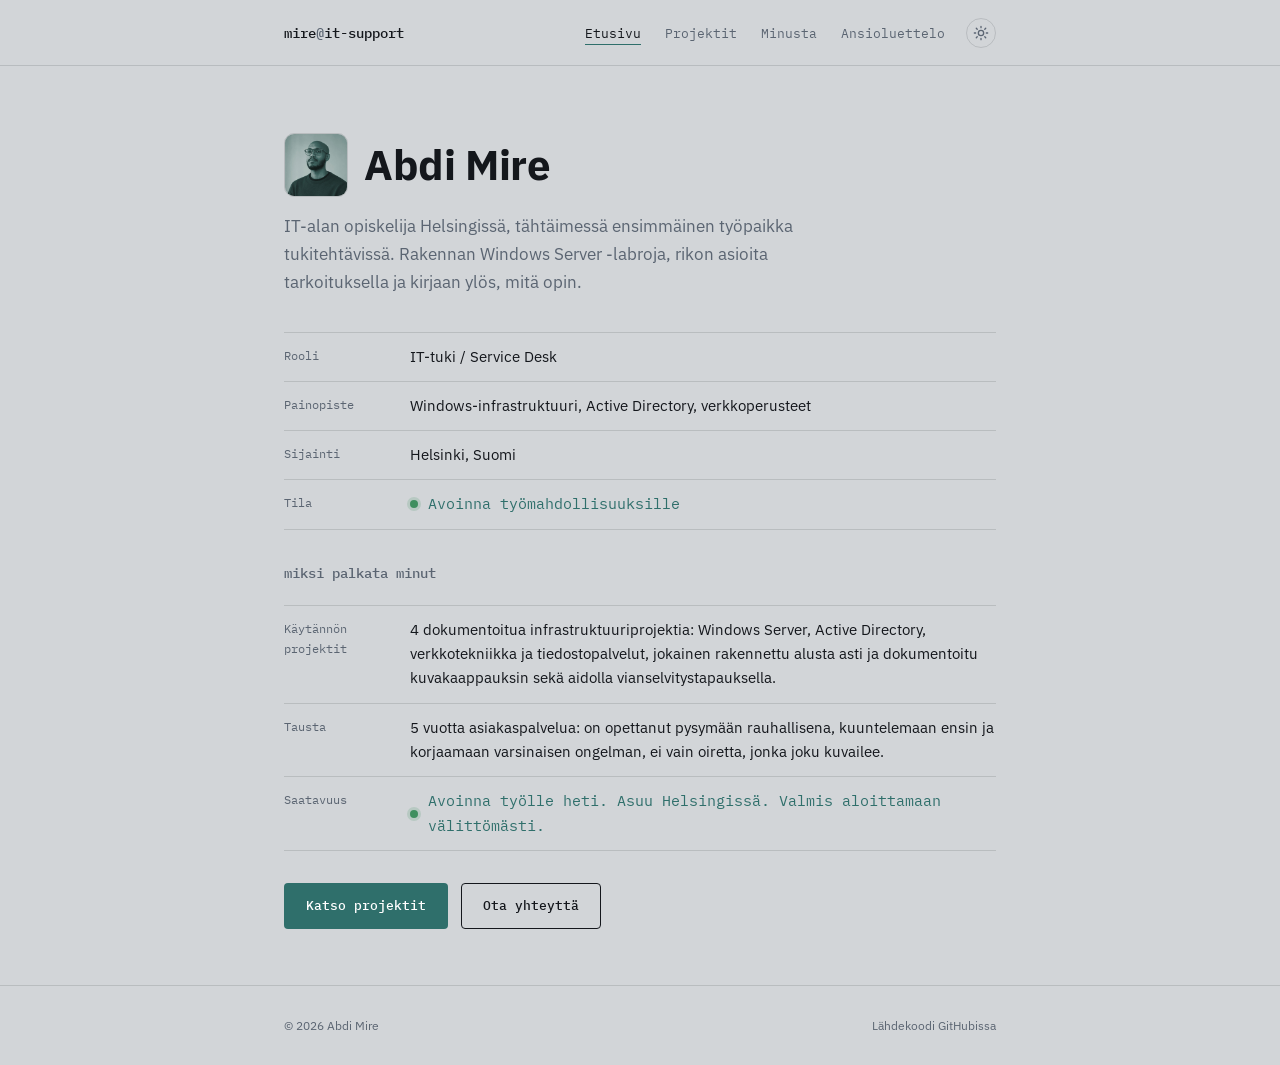
==== index.html @ 9223f94d "Humanize the Finnish translation for naturalness Ran a naturalness pass over the Finnish text added " ====
<!DOCTYPE html>
<html lang="fi">
<head>
<meta charset="UTF-8">
<script>
(function () {
  try {
    var stored = localStorage.getItem("mireSite.theme");
    var theme = stored || (window.matchMedia("(prefers-color-scheme: dark)").matches ? "dark" : "light");
    document.documentElement.setAttribute("data-theme", theme);
    document.write('<meta name="theme-color" content="' + (theme === "dark" ? "#15181d" : "#f1f2f4") + '">');
  } catch (e) {}
})();
</script>
<meta name="viewport" content="width=device-width, initial-scale=1.0">
<title>Abdi Mire — IT-tuki</title>
<meta name="description" content="Abdi Mire — IT-alan opiskelija Helsingissä, etsimässä ensimmäistä paikkaa helpdesk- tai service desk -tehtävistä.">
<meta property="og:type" content="website">
<meta property="og:title" content="Abdi Mire — IT-tuki">
<meta property="og:description" content="IT-alan opiskelija Helsingissä, etsimässä ensimmäistä paikkaa helpdesk- tai service desk -tehtävistä.">
<meta property="og:url" content="https://mireabdi.github.io/">
<link rel="icon" href="data:image/svg+xml,%3Csvg xmlns='http://www.w3.org/2000/svg' viewBox='0 0 32 32'%3E%3Crect width='32' height='32' rx='6' fill='%2314171c'/%3E%3Ctext x='16' y='22' font-family='monospace' font-size='16' font-weight='700' fill='%232f6f6b' text-anchor='middle'%3EM%3C/text%3E%3C/svg%3E">
<link rel="preconnect" href="https://fonts.googleapis.com">
<link rel="preconnect" href="https://fonts.gstatic.com" crossorigin>
<link href="https://fonts.googleapis.com/css2?family=IBM+Plex+Sans:wght@400;500;600;700&family=IBM+Plex+Mono:wght@400;500;600&display=swap" rel="stylesheet">
<link rel="stylesheet" href="style.css">
<script src="assets/main.js" defer></script>
</head>
<body>

<header class="site-header">
  <nav class="wrap">
    <a class="logo" href="index.html">mire<span class="logo-at">@</span>it-support</a>
    <div class="nav-right">
      <ul class="nav-links">
        <li><a href="index.html" aria-current="page">Etusivu</a></li>
        <li><a href="projects.html">Projektit</a></li>
        <li><a href="about.html">Minusta</a></li>
        <li><a href="resume.html">Ansioluettelo</a></li>
      </ul>
      <button id="theme-toggle" class="theme-toggle" type="button" aria-label="Vaihda tumma/vaalea tila">
        <svg class="icon-sun" viewBox="0 0 24 24" fill="none" stroke="currentColor" stroke-width="2" stroke-linecap="round"><circle cx="12" cy="12" r="4"></circle><path d="M12 2v2M12 20v2M4.93 4.93l1.41 1.41M17.66 17.66l1.41 1.41M2 12h2M20 12h2M4.93 19.07l1.41-1.41M17.66 6.34l1.41-1.41"></path></svg>
        <svg class="icon-moon" viewBox="0 0 24 24" fill="none" stroke="currentColor" stroke-width="2" stroke-linecap="round" stroke-linejoin="round"><path d="M21 12.79A9 9 0 1 1 11.21 3 7 7 0 0 0 21 12.79z"></path></svg>
      </button>
    </div>
  </nav>
</header>

<main id="main-content">

  <section class="hero">
    <div class="wrap">
      <div class="hero-identity">
        <img class="avatar" src="assets/headshot.jpg" alt="Abdi Miren muotokuva" width="64" height="64">
        <h1>Abdi Mire</h1>
      </div>
      <p class="hero-statement">IT-alan opiskelija Helsingissä, tähtäimessä ensimmäinen työpaikka tukitehtävissä. Rakennan Windows Server -labroja, rikon asioita tarkoituksella ja kirjaan ylös, mitä opin.</p>

      <dl class="info-panel">
        <div class="info-row">
          <dt>Rooli</dt>
          <dd>IT-tuki / Service Desk</dd>
        </div>
        <div class="info-row">
          <dt>Painopiste</dt>
          <dd>Windows-infrastruktuuri, Active Directory, verkkoperusteet</dd>
        </div>
        <div class="info-row">
          <dt>Sijainti</dt>
          <dd>Helsinki, Suomi</dd>
        </div>
        <div class="info-row">
          <dt>Tila</dt>
          <dd class="status-value"><span class="status-dot" aria-hidden="true"></span>Avoinna työmahdollisuuksille</dd>
        </div>
      </dl>

      <h2 class="section-label">miksi palkata minut</h2>
      <dl class="info-panel proof-strip">
        <div class="info-row">
          <dt>Käytännön projektit</dt>
          <dd>4 dokumentoitua infrastruktuuriprojektia: Windows Server, Active Directory, verkkotekniikka ja tiedostopalvelut, jokainen rakennettu alusta asti ja dokumentoitu kuvakaappauksin sekä aidolla vianselvitystapauksella.</dd>
        </div>
        <div class="info-row">
          <dt>Tausta</dt>
          <dd>5 vuotta asiakaspalvelua: on opettanut pysymään rauhallisena, kuuntelemaan ensin ja korjaamaan varsinaisen ongelman, ei vain oiretta, jonka joku kuvailee.</dd>
        </div>
        <div class="info-row">
          <dt>Saatavuus</dt>
          <dd class="status-value"><span class="status-dot" aria-hidden="true"></span>Avoinna työlle heti. Asuu Helsingissä. Valmis aloittamaan välittömästi.</dd>
        </div>
      </dl>

      <div class="hero-actions">
        <a href="projects.html" class="btn btn-primary">Katso projektit</a>
        <a href="resume.html" class="btn btn-secondary">Ota yhteyttä</a>
      </div>
    </div>
  </section>

</main>

<footer class="site-footer">
  <div class="wrap">
    <span id="copyright-year">© 2025 Abdi Mire</span>
    <a href="https://github.com/Mireabdi/mireabdi.github.io" target="_blank" rel="noopener">Lähdekoodi GitHubissa</a>
  </div>
</footer>

</body>
</html>
---- style.css ----
:root {
  color-scheme: light;
  --ink: #14171c;
  --paper: #d2d5d8;
  --slate: #5b6572;
  --signal: #2f6f6b;
  --signal-solid: #2f6f6b;
  --signal-tint: rgba(47, 111, 107, 0.08);
  --status-ok: #3f8f5f;
  --rule: rgba(20, 23, 28, 0.13);
  --max-width: 760px;
  --surface: color-mix(in srgb, var(--ink) 3%, var(--paper));
  --max-width-wide: 1000px;
}

:root[data-theme="dark"] {
  color-scheme: dark;
  --ink: #e7e9ec;
  --paper: #15181d;
  --slate: #8a93a1;
  --signal: #5fc4bd;
  --signal-solid: #2f6f6b;
  --signal-tint: rgba(95, 196, 189, 0.1);
  --status-ok: #4ecb82;
  --rule: rgba(255, 255, 255, 0.12);
  --surface: color-mix(in srgb, var(--ink) 6%, var(--paper));
}

* { margin: 0; padding: 0; box-sizing: border-box; }

html { scroll-behavior: smooth; }

body {
  font-family: "IBM Plex Sans", system-ui, -apple-system, "Segoe UI", sans-serif;
  background: var(--paper);
  color: var(--ink);
  line-height: 1.65;
  -webkit-font-smoothing: antialiased;
  transition: background 0.2s ease, color 0.2s ease;
}

a { color: inherit; }

code {
  font-family: "IBM Plex Mono", ui-monospace, monospace;
  font-size: 0.9em;
}

.mono, .logo, .section-label, .info-row dt, .spec-row dt,
.row-tags span, .row-key, .status-value, .nav-links a, .btn,
.case-meta {
  font-family: "IBM Plex Mono", ui-monospace, monospace;
}

:focus-visible {
  outline: 2px solid var(--signal);
  outline-offset: 3px;
}

.wrap {
  max-width: var(--max-width);
  margin: 0 auto;
  padding: 0 1.5rem;
}

/* --max-width-wide (1000px) is reserved for a future Projects grid per
   the style guide, scoped to that page only -- not applied yet since
   the current case-study entries are long-form and read better at the
   standard 760px width. */
.wrap-wide {
  max-width: var(--max-width-wide);
  margin: 0 auto;
  padding: 0 1.5rem;
}

.text-muted {
  color: var(--slate);
  font-size: 0.85rem;
}

.resume-cta {
  margin-bottom: 0.6rem;
}

.resume-cta + .text-muted {
  margin-top: 0.5rem;
}

@media (prefers-reduced-motion: reduce) {
  html { scroll-behavior: auto; }
  .status-dot { animation: none !important; }
}

/* ===== Header ===== */
.site-header {
  position: sticky;
  top: 0;
  z-index: 10;
  background: color-mix(in srgb, var(--paper) 92%, transparent);
  backdrop-filter: blur(8px);
  border-bottom: 1px solid var(--rule);
}

.site-header nav {
  display: flex;
  align-items: center;
  justify-content: space-between;
  gap: 1rem;
  padding: 1.1rem 1.5rem;
  flex-wrap: wrap;
}

.logo {
  font-size: 0.9rem;
  font-weight: 500;
  text-decoration: none;
}

.logo-at { color: var(--slate); }

.nav-right {
  display: flex;
  align-items: center;
  gap: 1.3rem;
}

.nav-links {
  display: flex;
  gap: 1.5rem;
  list-style: none;
  flex-wrap: wrap;
}

.nav-links a {
  font-size: 0.8rem;
  text-decoration: none;
  color: var(--slate);
  border-bottom: 1px solid transparent;
  padding-bottom: 2px;
  transition: color 0.15s ease, border-color 0.15s ease;
}

.nav-links a:hover,
.nav-links a[aria-current="page"] {
  color: var(--ink);
  border-color: var(--signal);
}

.theme-toggle {
  display: flex;
  align-items: center;
  justify-content: center;
  width: 30px;
  height: 30px;
  border-radius: 50%;
  border: 1px solid var(--rule);
  background: transparent;
  color: var(--slate);
  cursor: pointer;
  transition: color 0.15s ease, border-color 0.15s ease;
  flex-shrink: 0;
}

.theme-toggle:hover { color: var(--signal); border-color: var(--signal); }
.theme-toggle svg { width: 16px; height: 16px; }
:root:not([data-theme="dark"]) .icon-moon { display: none; }
:root[data-theme="dark"] .icon-sun { display: none; }

/* ===== Hero ===== */
.hero {
  padding: 4rem 0 3.5rem;
}

.hero h1 {
  font-size: clamp(2rem, 5vw, 2.6rem);
  font-weight: 700;
  letter-spacing: -0.01em;
  margin-bottom: 0.9rem;
}

.hero-identity {
  display: flex;
  align-items: center;
  gap: 1rem;
  margin-bottom: 0.9rem;
}

.hero-identity h1 { margin-bottom: 0; }

.avatar {
  width: 64px;
  height: 64px;
  border-radius: 10px;
  object-fit: cover;
  border: 1px solid var(--rule);
  flex-shrink: 0;
}

.avatar-about {
  width: 180px;
  height: 180px;
  border-radius: 12px;
  object-fit: cover;
  border: 1px solid var(--rule);
  float: left;
  margin: 0.25rem 1.5rem 1rem 0;
}

.hero-statement {
  color: var(--slate);
  font-size: 1.05rem;
  max-width: 52ch;
  margin-bottom: 2.2rem;
}

.info-panel {
  border-top: 1px solid var(--rule);
  border-bottom: 1px solid var(--rule);
  margin-bottom: 2rem;
}

.info-row {
  display: grid;
  grid-template-columns: 110px 1fr;
  gap: 1rem;
  padding: 0.75rem 0;
  border-top: 1px solid var(--rule);
}

.info-row:first-child { border-top: none; }

.info-row dt {
  font-size: 0.78rem;
  color: var(--slate);
}

.info-row dd { font-size: 0.92rem; }

.status-value {
  display: flex;
  align-items: center;
  gap: 0.6rem;
  font-size: 0.85rem;
  color: var(--signal);
}

.status-dot {
  width: 8px;
  height: 8px;
  border-radius: 50%;
  color: var(--status-ok);
  background: currentColor;
  box-shadow: 0 0 0 3px color-mix(in srgb, currentColor 18%, transparent);
  animation: pulse 2.4s ease-in-out infinite;
  flex-shrink: 0;
}

@keyframes pulse {
  0%, 100% { opacity: 1; transform: scale(1); }
  50% { opacity: 0.55; transform: scale(0.85); }
}

.hero-actions { display: flex; gap: 0.85rem; flex-wrap: wrap; }

/* Proof strip (Home) reuses .info-panel/.info-row exactly as-is; the
   kicker above it reuses .section-label -- no new visual style. Its own
   status dot stays static: the hero's "Status" row directly above it is
   already the site's one pulsing indicator, and per style-guide.md §4.2
   the pulse motif is reserved for a single instance, not repeated. */
.proof-strip .status-dot {
  animation: none;
}

/* ===== Inner-page intro (About / Projects / Resume) ===== */
.page-intro {
  padding: 3rem 0 1rem;
}

.page-heading {
  font-size: clamp(1.6rem, 4vw, 2rem);
  font-weight: 700;
  letter-spacing: -0.01em;
  margin-bottom: 1.3rem;
}

.btn {
  display: inline-block;
  font-size: 0.82rem;
  font-weight: 500;
  text-decoration: none;
  padding: 0.7rem 1.3rem;
  border-radius: 4px;
  border: 1px solid transparent;
  transition: all 0.15s ease;
}

.btn-primary {
  background: var(--signal-solid);
  color: #fff;
}

.btn-primary:hover { background: #275c58; }

.btn-secondary {
  border-color: var(--ink);
  color: var(--ink);
}

.btn-secondary:hover {
  border-color: var(--signal);
  color: var(--signal);
}

/* ===== Sections ===== */
.section {
  padding: 3rem 0;
  border-top: 1px solid var(--rule);
}

.section-label {
  font-size: 0.85rem;
  font-weight: 500;
  color: var(--slate);
  margin-bottom: 1.3rem;
}

.section-note {
  color: var(--slate);
  font-size: 0.9rem;
  margin-bottom: 1.5rem;
  margin-top: -0.6rem;
}

.prose p {
  max-width: 62ch;
  margin-bottom: 1.1rem;
}

.prose p:last-child { margin-bottom: 0; }

/* ===== Row list (projects / contact) ===== */
.row-list {
  display: flex;
  flex-direction: column;
  border-top: 1px solid var(--rule);
}

.row-link {
  display: flex;
  justify-content: space-between;
  align-items: center;
  gap: 1.5rem;
  text-decoration: none;
  color: inherit;
  padding: 1rem 0.75rem;
  border-bottom: 1px solid var(--rule);
  margin: 0 -0.75rem;
  border-radius: 4px;
  transition: background 0.15s ease;
}

.row-link:hover { background: var(--signal-tint); }

.row-main { display: flex; flex-direction: column; gap: 0.3rem; min-width: 0; }

.row-title { font-weight: 600; font-size: 0.98rem; }

.row-desc { font-size: 0.85rem; color: var(--slate); }

.row-tags {
  display: flex;
  gap: 0.6rem;
  flex-shrink: 0;
  font-size: 0.72rem;
  color: var(--slate);
}

.contact-row .row-key {
  font-size: 0.78rem;
  color: var(--slate);
  width: 90px;
  flex-shrink: 0;
}

.contact-row { justify-content: flex-start; }

.contact-row .row-val { font-size: 0.92rem; }

/* ===== Case study entries (Projects) =====
   Extends the row-list/section grammar with a ticket-style metadata
   line and long-form write-up per entry -- not a new card component. */
.case-entry .section-label {
  margin-top: 1.75rem;
  margin-bottom: 0.6rem;
}

.case-entry .section-label:first-of-type { margin-top: 0; }

.case-meta {
  display: flex;
  flex-wrap: wrap;
  align-items: center;
  gap: 0.4rem;
  font-size: 0.75rem;
  color: var(--slate);
  margin-bottom: 0.5rem;
}

.case-status {
  display: inline-flex;
  align-items: center;
  gap: 0.4rem;
  color: var(--status-ok);
}

/* Per style-guide.md §4.2: the ticket-metadata status dot is reused
   statically here, never pulsing -- the pulse animation is reserved for
   the single "open to work" hero indicator. Four-plus simultaneously
   pulsing dots down the project list would read as busy/decorative. */
.case-status .status-dot {
  animation: none;
}

.case-title {
  font-size: 1.3rem;
  font-weight: 600;
  margin-bottom: 1.2rem;
}

.case-entry .row-tags {
  margin-top: 1.25rem;
}

.case-link {
  display: inline-block;
  margin-top: 1rem;
  font-size: 0.82rem;
  color: var(--signal);
  text-decoration: none;
  border-bottom: 1px solid var(--signal);
}

.case-link:hover { color: var(--ink); border-color: var(--ink); }

/* Generic bullet list for prose sections (case "what was built",
   resume education) -- body copy, never mono per the typography rule. */
.content-list {
  list-style: disc;
  padding-left: 1.25rem;
  max-width: 62ch;
  margin-bottom: 1.1rem;
}

.content-list li { margin-bottom: 0.5rem; }
.content-list li:last-child { margin-bottom: 0; }

/* ===== Spec list (skills) ===== */
.spec-list { border-top: 1px solid var(--rule); }

.spec-row {
  display: grid;
  grid-template-columns: 190px 1fr;
  gap: 1rem;
  padding: 0.85rem 0;
  border-bottom: 1px solid var(--rule);
}

.spec-row dt {
  font-size: 0.8rem;
  color: var(--slate);
}

.spec-row dd { font-size: 0.92rem; }

/* ===== Timeline (Resume experience / education) =====
   Extends spec-row with a thin rule line down the label column,
   connecting entries chronologically. No new dl/grid pattern. */
.timeline-row {
  border-left: 1px solid var(--rule);
  padding-left: 1rem;
}

.timeline-role {
  font-weight: 600;
  margin-bottom: 0.3rem;
}

.timeline-desc {
  font-size: 0.92rem;
}

/* ===== Footer ===== */
.site-footer {
  border-top: 1px solid var(--rule);
  padding: 1.8rem 0;
}

.site-footer .wrap {
  display: flex;
  justify-content: space-between;
  align-items: center;
  flex-wrap: wrap;
  gap: 0.6rem;
  font-size: 0.78rem;
  color: var(--slate);
}

.site-footer a {
  color: var(--slate);
  text-decoration: none;
  border-bottom: 1px solid transparent;
}

.site-footer a:hover { color: var(--signal); border-color: var(--signal); }

/* ===== Responsive ===== */
@media (max-width: 640px) {
  .site-header nav { padding: 0.9rem 1.25rem; }
  .nav-links { gap: 1rem; }
  .hero { padding: 3rem 0 2.5rem; }
  .info-row { grid-template-columns: 90px 1fr; }
  .spec-row { grid-template-columns: 1fr; gap: 0.3rem; }
  .row-link { flex-direction: column; align-items: flex-start; gap: 0.6rem; }
  .row-tags { flex-wrap: wrap; }
  .contact-row { flex-direction: row; align-items: baseline; }
  .hero-actions .btn { flex: 1; text-align: center; }
  .avatar-about { float: none; display: block; width: 140px; height: 140px; margin: 0 0 1.25rem; }
}

/* ===== Print ===== */
@media print {
  :root, :root[data-theme="dark"] {
    color-scheme: light;
    --ink: #14171c;
    --paper: #ffffff;
    --slate: #444444;
    --signal: #2f6f6b;
    --rule: rgba(20, 23, 28, 0.25);
  }

  .site-header, .theme-toggle, .status-dot, .hero-actions, .resume-cta {
    display: none;
  }

  body { background: var(--paper); }

  a { text-decoration: underline; }
}
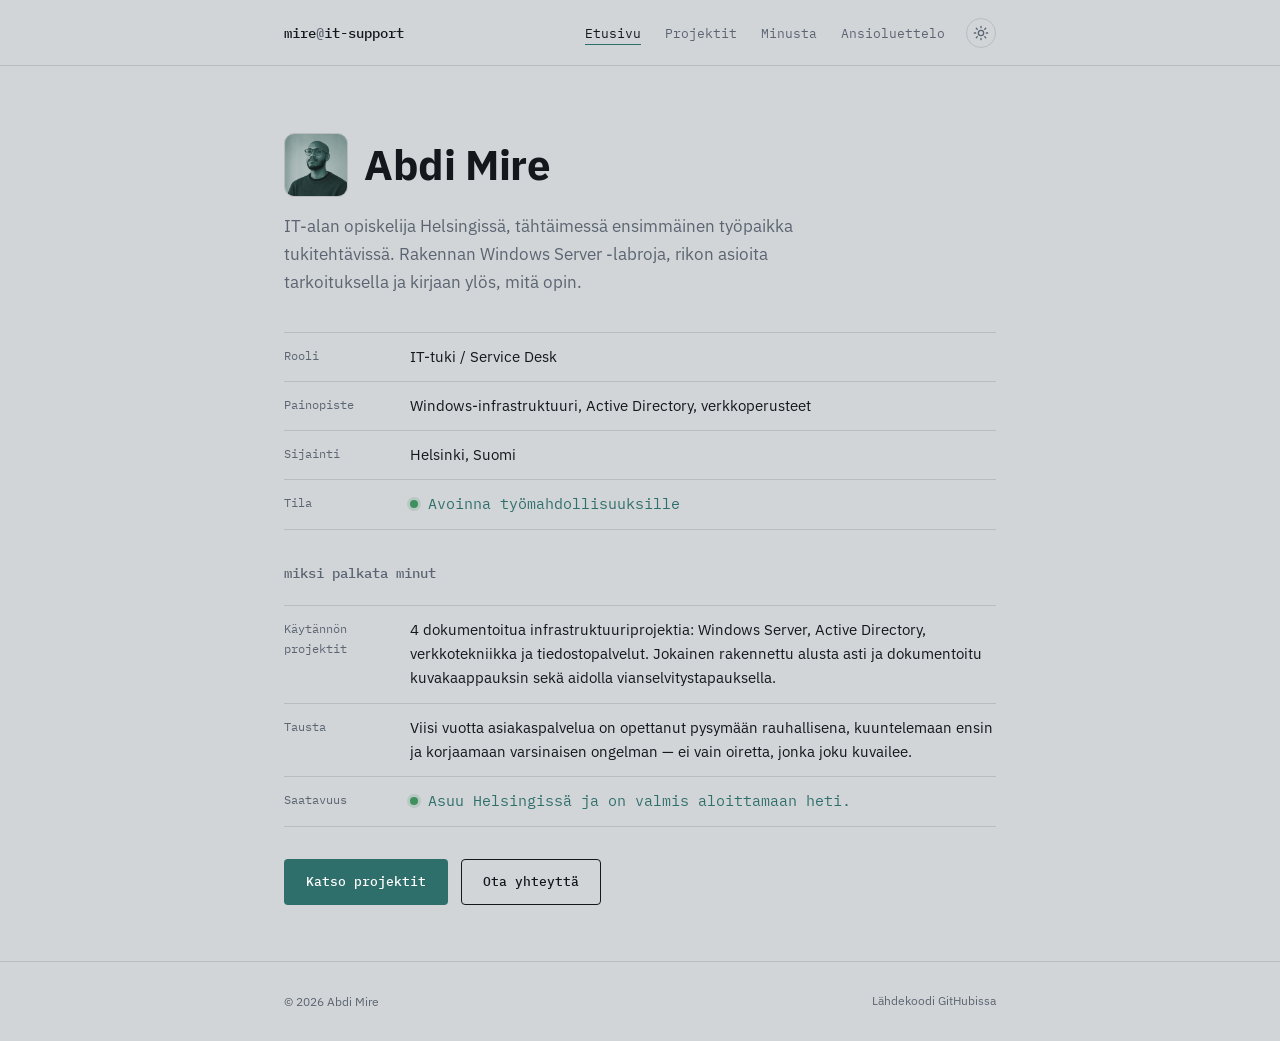
==== commit 69df31ea: "Apply owner phrasing fixes to Home proof strip (Finnish) Tightened the three proof-strip description" ====
--- a/index.html
+++ b/index.html
@@ -79,15 +79,15 @@
       <dl class="info-panel proof-strip">
         <div class="info-row">
           <dt>Käytännön projektit</dt>
-          <dd>4 dokumentoitua infrastruktuuriprojektia: Windows Server, Active Directory, verkkotekniikka ja tiedostopalvelut, jokainen rakennettu alusta asti ja dokumentoitu kuvakaappauksin sekä aidolla vianselvitystapauksella.</dd>
+          <dd>4 dokumentoitua infrastruktuuriprojektia: Windows Server, Active Directory, verkkotekniikka ja tiedostopalvelut. Jokainen rakennettu alusta asti ja dokumentoitu kuvakaappauksin sekä aidolla vianselvitystapauksella.</dd>
         </div>
         <div class="info-row">
           <dt>Tausta</dt>
-          <dd>5 vuotta asiakaspalvelua: on opettanut pysymään rauhallisena, kuuntelemaan ensin ja korjaamaan varsinaisen ongelman, ei vain oiretta, jonka joku kuvailee.</dd>
+          <dd>Viisi vuotta asiakaspalvelua on opettanut pysymään rauhallisena, kuuntelemaan ensin ja korjaamaan varsinaisen ongelman — ei vain oiretta, jonka joku kuvailee.</dd>
         </div>
         <div class="info-row">
           <dt>Saatavuus</dt>
-          <dd class="status-value"><span class="status-dot" aria-hidden="true"></span>Avoinna työlle heti. Asuu Helsingissä. Valmis aloittamaan välittömästi.</dd>
+          <dd class="status-value"><span class="status-dot" aria-hidden="true"></span>Asuu Helsingissä ja on valmis aloittamaan heti.</dd>
         </div>
       </dl>
 
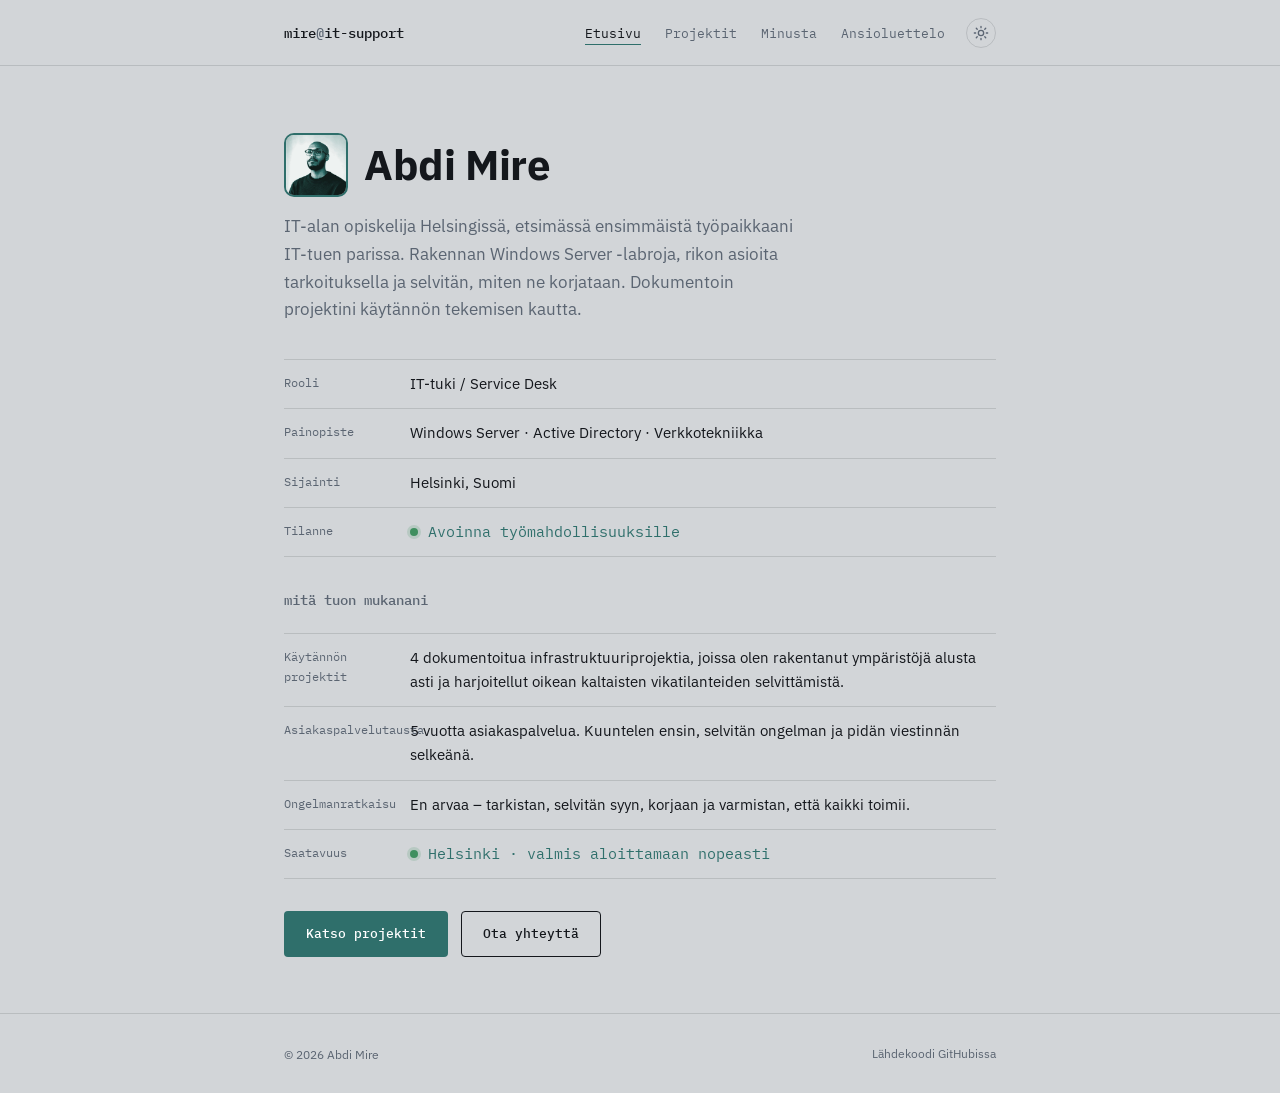
==== commit d541d735: "Replace Home hero + proof strip with owner's final Finnish version Full rewrite supplied by the owne" ====
--- a/index.html
+++ b/index.html
@@ -54,7 +54,7 @@
         <img class="avatar" src="assets/headshot.jpg" alt="Abdi Miren muotokuva" width="64" height="64">
         <h1>Abdi Mire</h1>
       </div>
-      <p class="hero-statement">IT-alan opiskelija Helsingissä, tähtäimessä ensimmäinen työpaikka tukitehtävissä. Rakennan Windows Server -labroja, rikon asioita tarkoituksella ja kirjaan ylös, mitä opin.</p>
+      <p class="hero-statement">IT-alan opiskelija Helsingissä, etsimässä ensimmäistä työpaikkaani IT-tuen parissa. Rakennan Windows Server -labroja, rikon asioita tarkoituksella ja selvitän, miten ne korjataan. Dokumentoin projektini käytännön tekemisen kautta.</p>
 
       <dl class="info-panel">
         <div class="info-row">
@@ -63,31 +63,35 @@
         </div>
         <div class="info-row">
           <dt>Painopiste</dt>
-          <dd>Windows-infrastruktuuri, Active Directory, verkkoperusteet</dd>
+          <dd>Windows Server · Active Directory · Verkkotekniikka</dd>
         </div>
         <div class="info-row">
           <dt>Sijainti</dt>
           <dd>Helsinki, Suomi</dd>
         </div>
         <div class="info-row">
-          <dt>Tila</dt>
+          <dt>Tilanne</dt>
           <dd class="status-value"><span class="status-dot" aria-hidden="true"></span>Avoinna työmahdollisuuksille</dd>
         </div>
       </dl>
 
-      <h2 class="section-label">miksi palkata minut</h2>
+      <h2 class="section-label">mitä tuon mukanani</h2>
       <dl class="info-panel proof-strip">
         <div class="info-row">
           <dt>Käytännön projektit</dt>
-          <dd>4 dokumentoitua infrastruktuuriprojektia: Windows Server, Active Directory, verkkotekniikka ja tiedostopalvelut. Jokainen rakennettu alusta asti ja dokumentoitu kuvakaappauksin sekä aidolla vianselvitystapauksella.</dd>
+          <dd>4 dokumentoitua infrastruktuuriprojektia, joissa olen rakentanut ympäristöjä alusta asti ja harjoitellut oikean kaltaisten vikatilanteiden selvittämistä.</dd>
         </div>
         <div class="info-row">
-          <dt>Tausta</dt>
-          <dd>Viisi vuotta asiakaspalvelua on opettanut pysymään rauhallisena, kuuntelemaan ensin ja korjaamaan varsinaisen ongelman — ei vain oiretta, jonka joku kuvailee.</dd>
+          <dt>Asiakaspalvelutausta</dt>
+          <dd>5 vuotta asiakaspalvelua. Kuuntelen ensin, selvitän ongelman ja pidän viestinnän selkeänä.</dd>
+        </div>
+        <div class="info-row">
+          <dt>Ongelmanratkaisu</dt>
+          <dd>En arvaa – tarkistan, selvitän syyn, korjaan ja varmistan, että kaikki toimii.</dd>
         </div>
         <div class="info-row">
           <dt>Saatavuus</dt>
-          <dd class="status-value"><span class="status-dot" aria-hidden="true"></span>Asuu Helsingissä ja on valmis aloittamaan heti.</dd>
+          <dd class="status-value"><span class="status-dot" aria-hidden="true"></span>Helsinki · valmis aloittamaan nopeasti</dd>
         </div>
       </dl>
 
--- a/style.css
+++ b/style.css
@@ -192,7 +192,7 @@
   height: 64px;
   border-radius: 10px;
   object-fit: cover;
-  border: 1px solid var(--rule);
+  border: 2px solid var(--signal);
   flex-shrink: 0;
 }
 
@@ -201,7 +201,7 @@
   height: 180px;
   border-radius: 12px;
   object-fit: cover;
-  border: 1px solid var(--rule);
+  border: 2px solid var(--signal);
   float: left;
   margin: 0.25rem 1.5rem 1rem 0;
 }
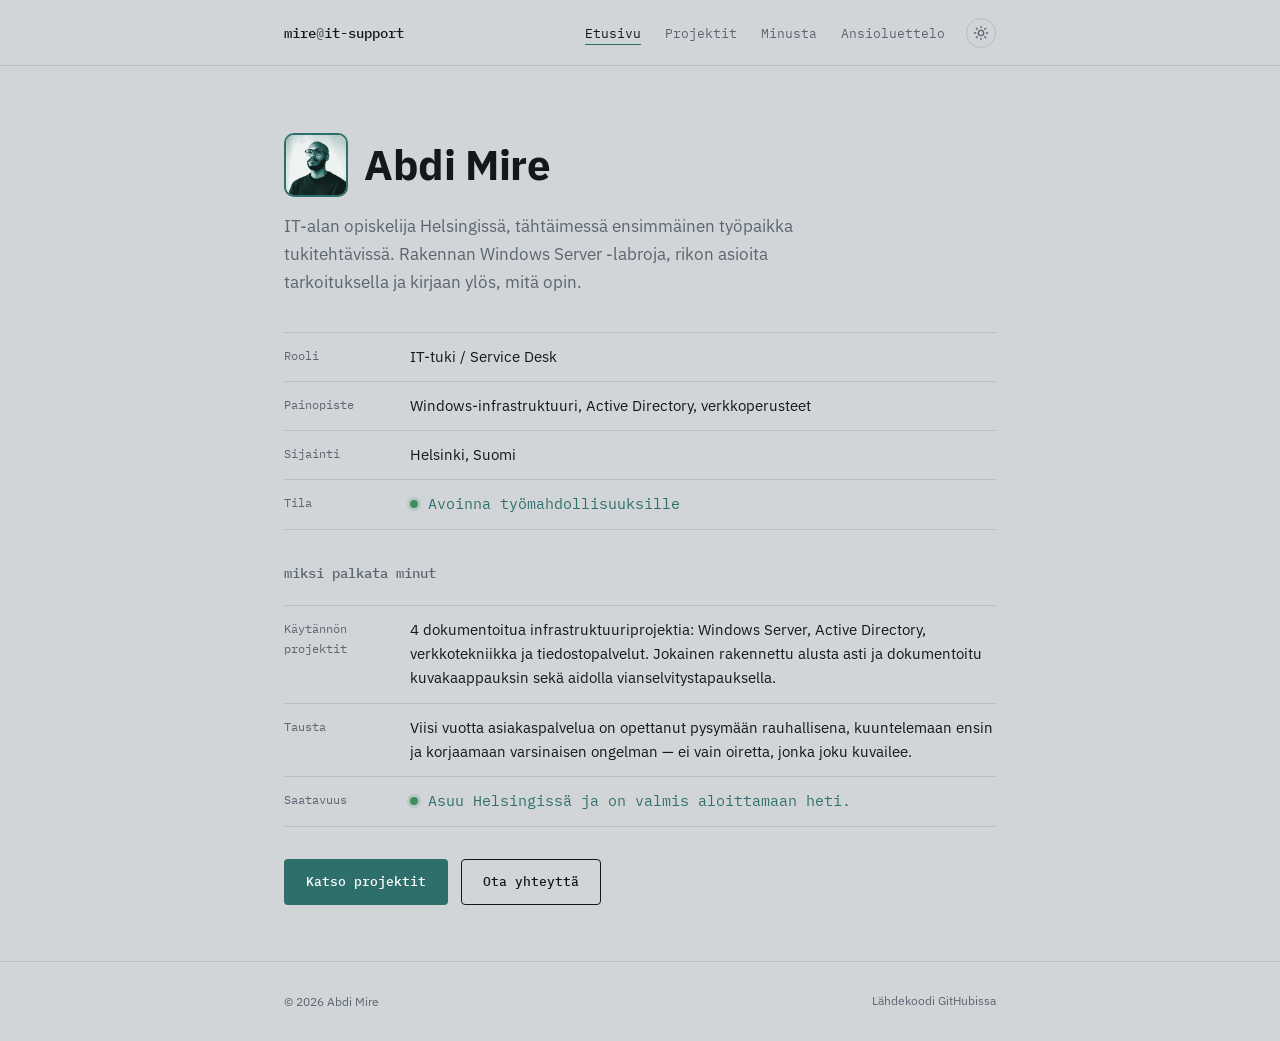
==== commit da45bb2d: "Revert "Replace Home hero + proof strip with owner's final Finnish version" This reverts commit d541" ====
--- a/index.html
+++ b/index.html
@@ -54,7 +54,7 @@
         <img class="avatar" src="assets/headshot.jpg" alt="Abdi Miren muotokuva" width="64" height="64">
         <h1>Abdi Mire</h1>
       </div>
-      <p class="hero-statement">IT-alan opiskelija Helsingissä, etsimässä ensimmäistä työpaikkaani IT-tuen parissa. Rakennan Windows Server -labroja, rikon asioita tarkoituksella ja selvitän, miten ne korjataan. Dokumentoin projektini käytännön tekemisen kautta.</p>
+      <p class="hero-statement">IT-alan opiskelija Helsingissä, tähtäimessä ensimmäinen työpaikka tukitehtävissä. Rakennan Windows Server -labroja, rikon asioita tarkoituksella ja kirjaan ylös, mitä opin.</p>
 
       <dl class="info-panel">
         <div class="info-row">
@@ -63,35 +63,31 @@
         </div>
         <div class="info-row">
           <dt>Painopiste</dt>
-          <dd>Windows Server · Active Directory · Verkkotekniikka</dd>
+          <dd>Windows-infrastruktuuri, Active Directory, verkkoperusteet</dd>
         </div>
         <div class="info-row">
           <dt>Sijainti</dt>
           <dd>Helsinki, Suomi</dd>
         </div>
         <div class="info-row">
-          <dt>Tilanne</dt>
+          <dt>Tila</dt>
           <dd class="status-value"><span class="status-dot" aria-hidden="true"></span>Avoinna työmahdollisuuksille</dd>
         </div>
       </dl>
 
-      <h2 class="section-label">mitä tuon mukanani</h2>
+      <h2 class="section-label">miksi palkata minut</h2>
       <dl class="info-panel proof-strip">
         <div class="info-row">
           <dt>Käytännön projektit</dt>
-          <dd>4 dokumentoitua infrastruktuuriprojektia, joissa olen rakentanut ympäristöjä alusta asti ja harjoitellut oikean kaltaisten vikatilanteiden selvittämistä.</dd>
+          <dd>4 dokumentoitua infrastruktuuriprojektia: Windows Server, Active Directory, verkkotekniikka ja tiedostopalvelut. Jokainen rakennettu alusta asti ja dokumentoitu kuvakaappauksin sekä aidolla vianselvitystapauksella.</dd>
         </div>
         <div class="info-row">
-          <dt>Asiakaspalvelutausta</dt>
-          <dd>5 vuotta asiakaspalvelua. Kuuntelen ensin, selvitän ongelman ja pidän viestinnän selkeänä.</dd>
-        </div>
-        <div class="info-row">
-          <dt>Ongelmanratkaisu</dt>
-          <dd>En arvaa – tarkistan, selvitän syyn, korjaan ja varmistan, että kaikki toimii.</dd>
+          <dt>Tausta</dt>
+          <dd>Viisi vuotta asiakaspalvelua on opettanut pysymään rauhallisena, kuuntelemaan ensin ja korjaamaan varsinaisen ongelman — ei vain oiretta, jonka joku kuvailee.</dd>
         </div>
         <div class="info-row">
           <dt>Saatavuus</dt>
-          <dd class="status-value"><span class="status-dot" aria-hidden="true"></span>Helsinki · valmis aloittamaan nopeasti</dd>
+          <dd class="status-value"><span class="status-dot" aria-hidden="true"></span>Asuu Helsingissä ja on valmis aloittamaan heti.</dd>
         </div>
       </dl>
 
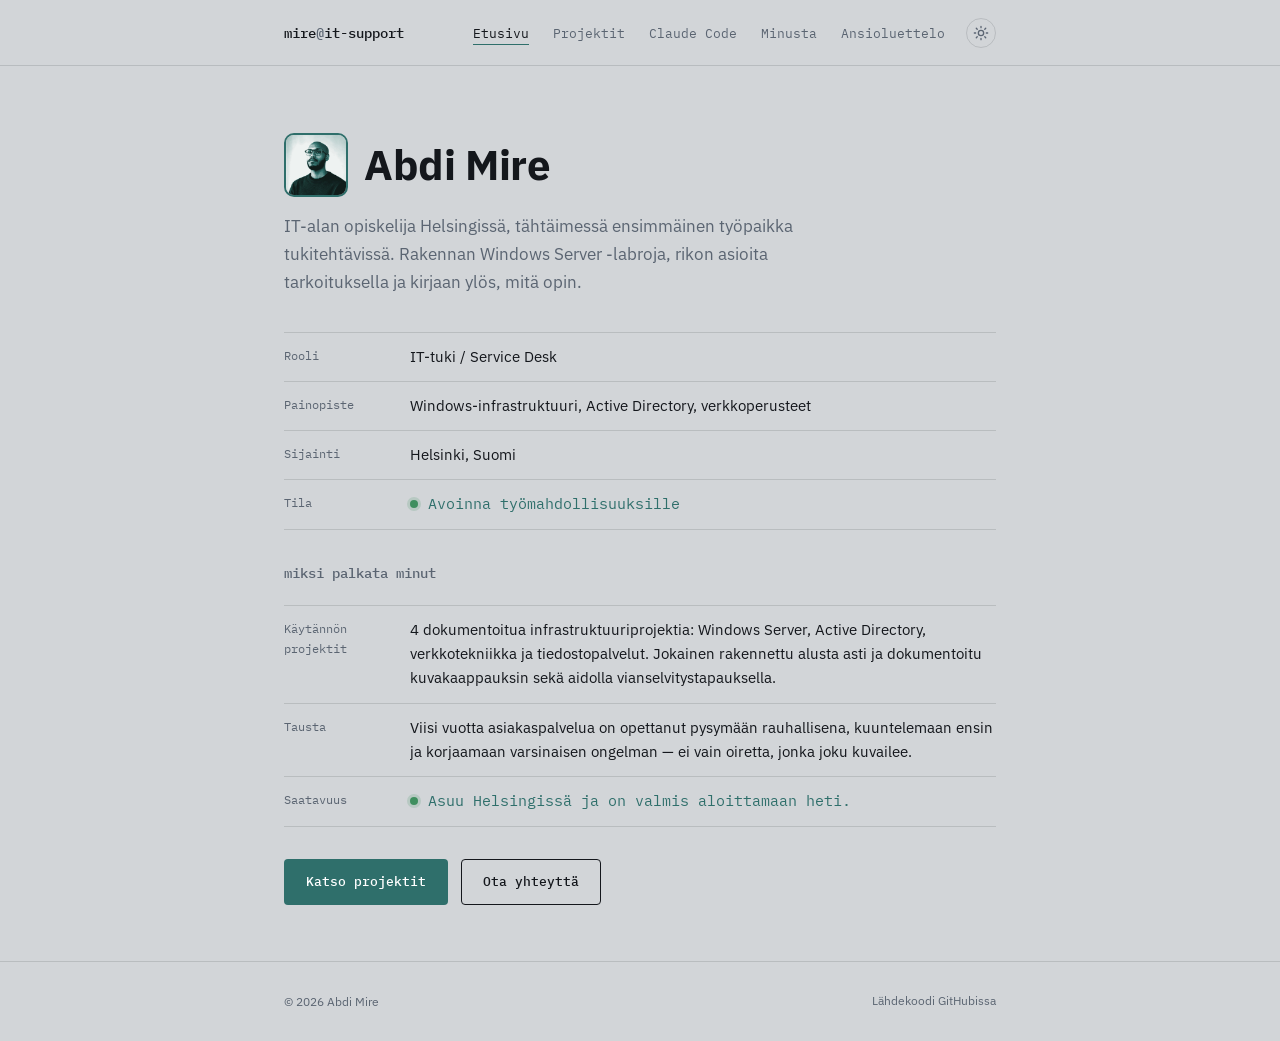
==== commit 0f3839fd: "Add Claude Code projects page and nav link New Finnish hobby page (claude-code.html) listing project" ====
--- a/index.html
+++ b/index.html
@@ -35,6 +35,7 @@
       <ul class="nav-links">
         <li><a href="index.html" aria-current="page">Etusivu</a></li>
         <li><a href="projects.html">Projektit</a></li>
+        <li><a href="claude-code.html">Claude Code</a></li>
         <li><a href="about.html">Minusta</a></li>
         <li><a href="resume.html">Ansioluettelo</a></li>
       </ul>
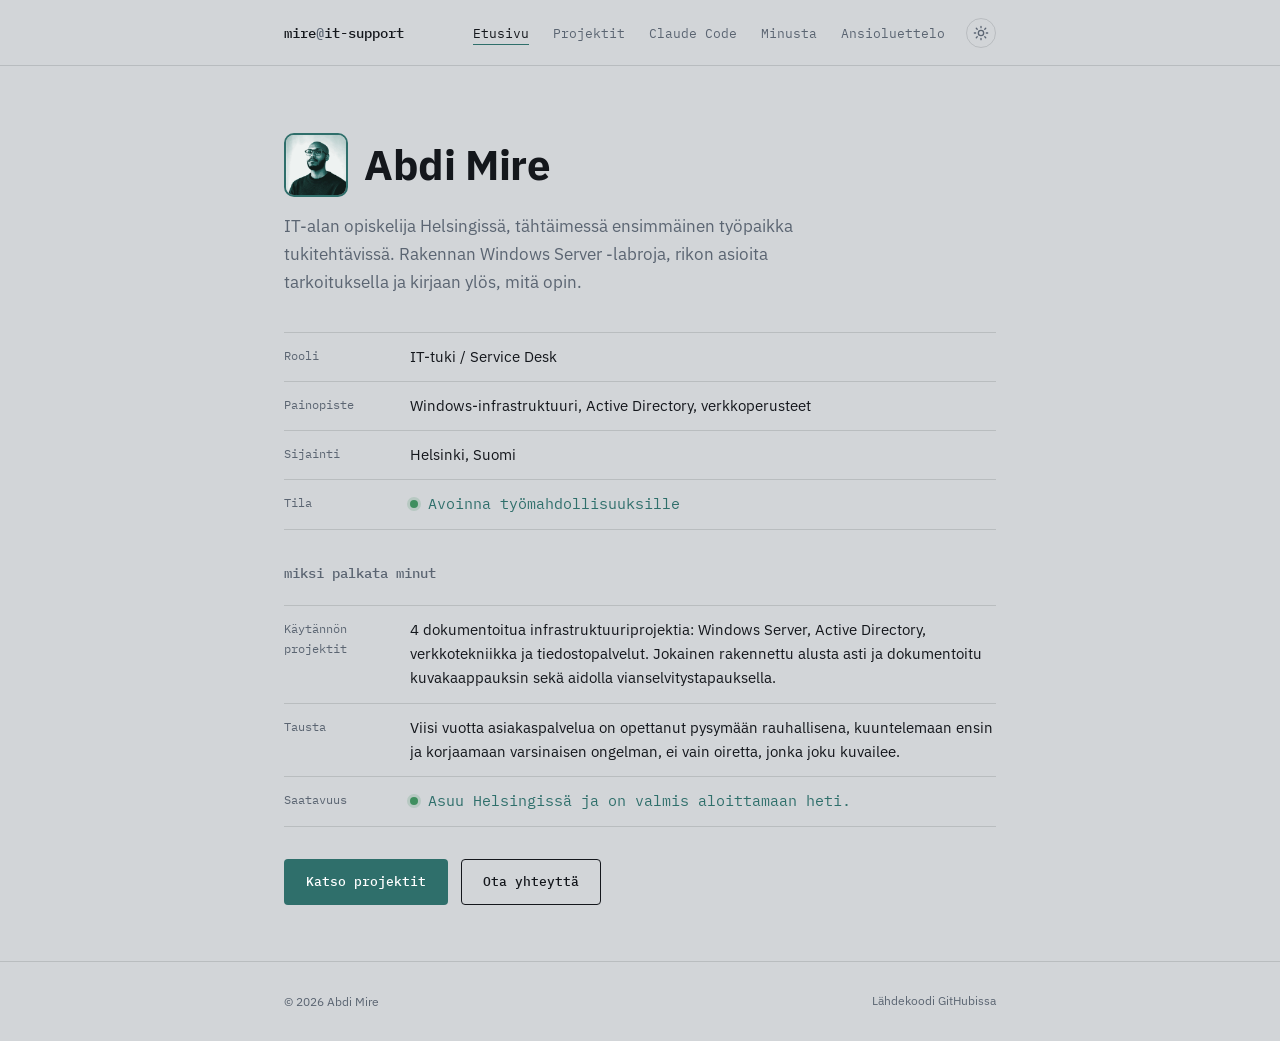
==== commit 62919d88: "Update index.html" ====
--- a/index.html
+++ b/index.html
@@ -84,7 +84,7 @@
         </div>
         <div class="info-row">
           <dt>Tausta</dt>
-          <dd>Viisi vuotta asiakaspalvelua on opettanut pysymään rauhallisena, kuuntelemaan ensin ja korjaamaan varsinaisen ongelman — ei vain oiretta, jonka joku kuvailee.</dd>
+          <dd>Viisi vuotta asiakaspalvelua on opettanut pysymään rauhallisena, kuuntelemaan ensin ja korjaamaan varsinaisen ongelman, ei vain oiretta, jonka joku kuvailee.</dd>
         </div>
         <div class="info-row">
           <dt>Saatavuus</dt>
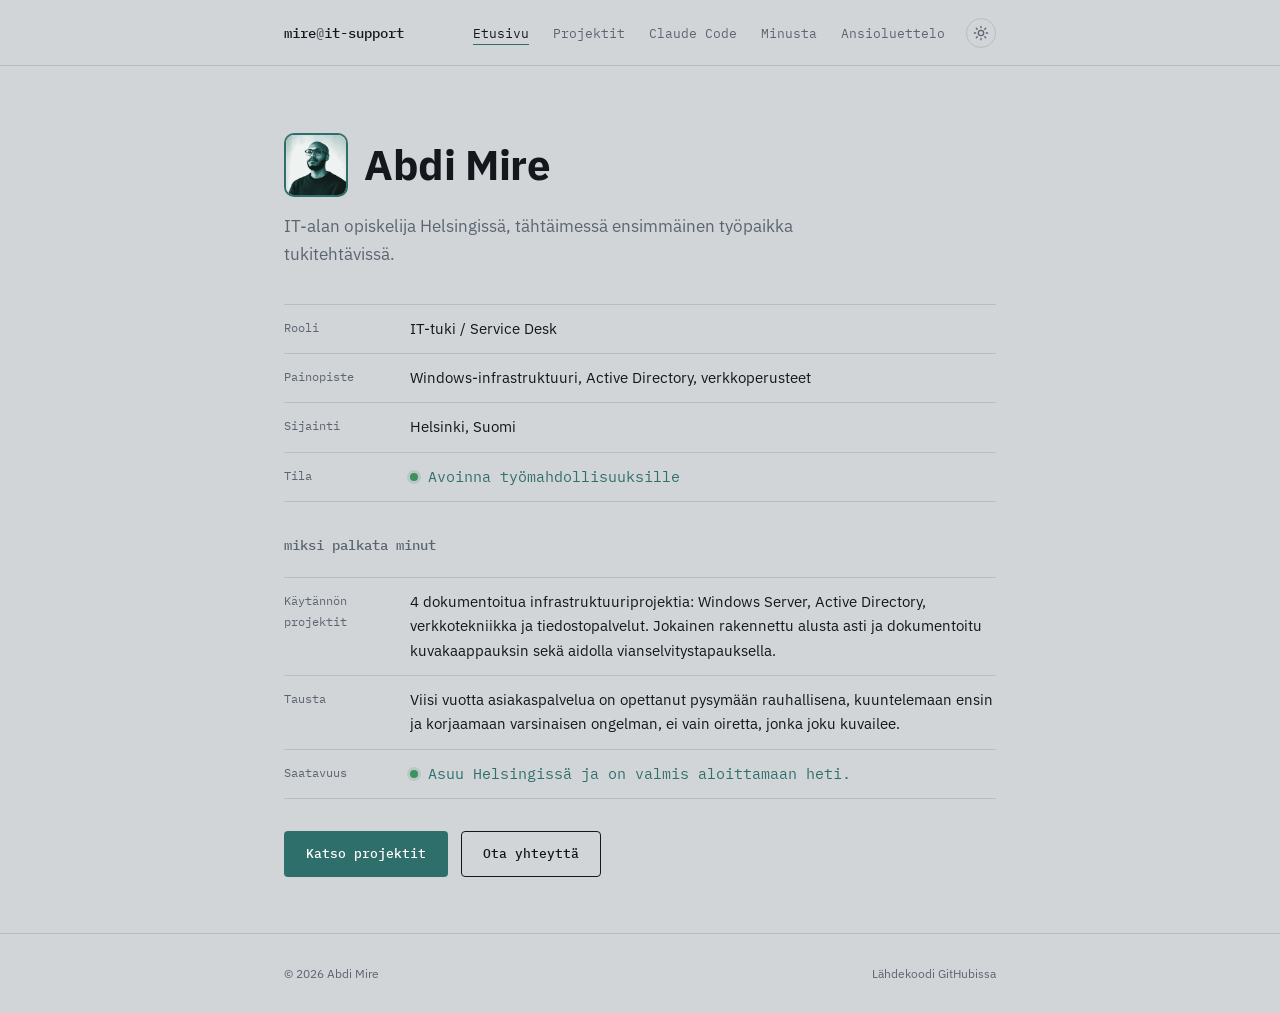
==== commit 48e4b03c: "Update index.html" ====
--- a/index.html
+++ b/index.html
@@ -55,7 +55,7 @@
         <img class="avatar" src="assets/headshot.jpg" alt="Abdi Miren muotokuva" width="64" height="64">
         <h1>Abdi Mire</h1>
       </div>
-      <p class="hero-statement">IT-alan opiskelija Helsingissä, tähtäimessä ensimmäinen työpaikka tukitehtävissä. Rakennan Windows Server -labroja, rikon asioita tarkoituksella ja kirjaan ylös, mitä opin.</p>
+      <p class="hero-statement">IT-alan opiskelija Helsingissä, tähtäimessä ensimmäinen työpaikka tukitehtävissä.</p>
 
       <dl class="info-panel">
         <div class="info-row">
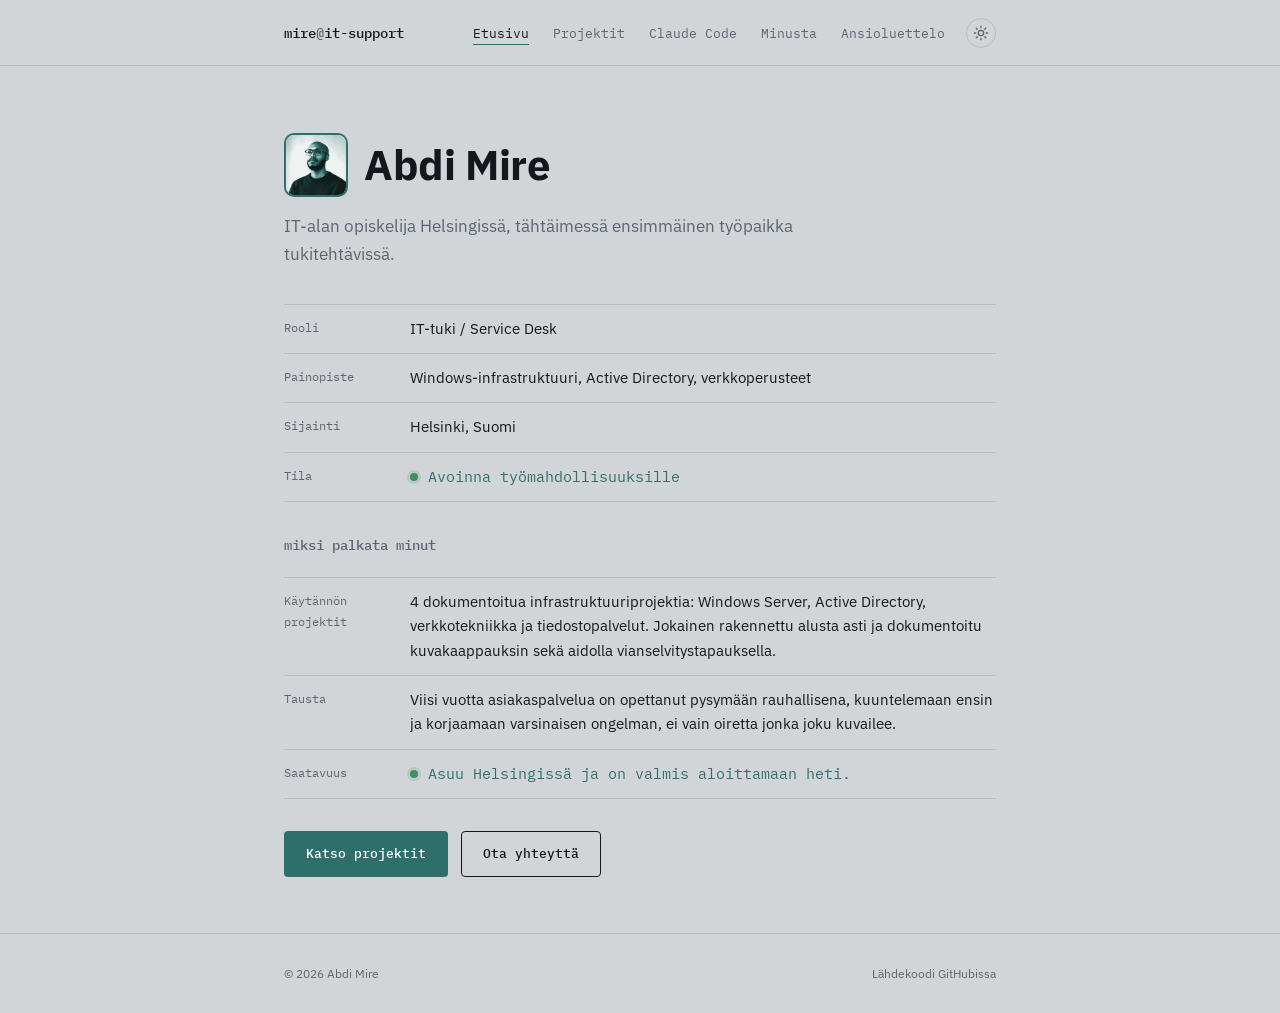
==== commit 4e254d18: "Update index.html" ====
--- a/index.html
+++ b/index.html
@@ -84,7 +84,7 @@
         </div>
         <div class="info-row">
           <dt>Tausta</dt>
-          <dd>Viisi vuotta asiakaspalvelua on opettanut pysymään rauhallisena, kuuntelemaan ensin ja korjaamaan varsinaisen ongelman, ei vain oiretta, jonka joku kuvailee.</dd>
+          <dd>Viisi vuotta asiakaspalvelua on opettanut pysymään rauhallisena, kuuntelemaan ensin ja korjaamaan varsinaisen ongelman, ei vain oiretta jonka joku kuvailee.</dd>
         </div>
         <div class="info-row">
           <dt>Saatavuus</dt>
